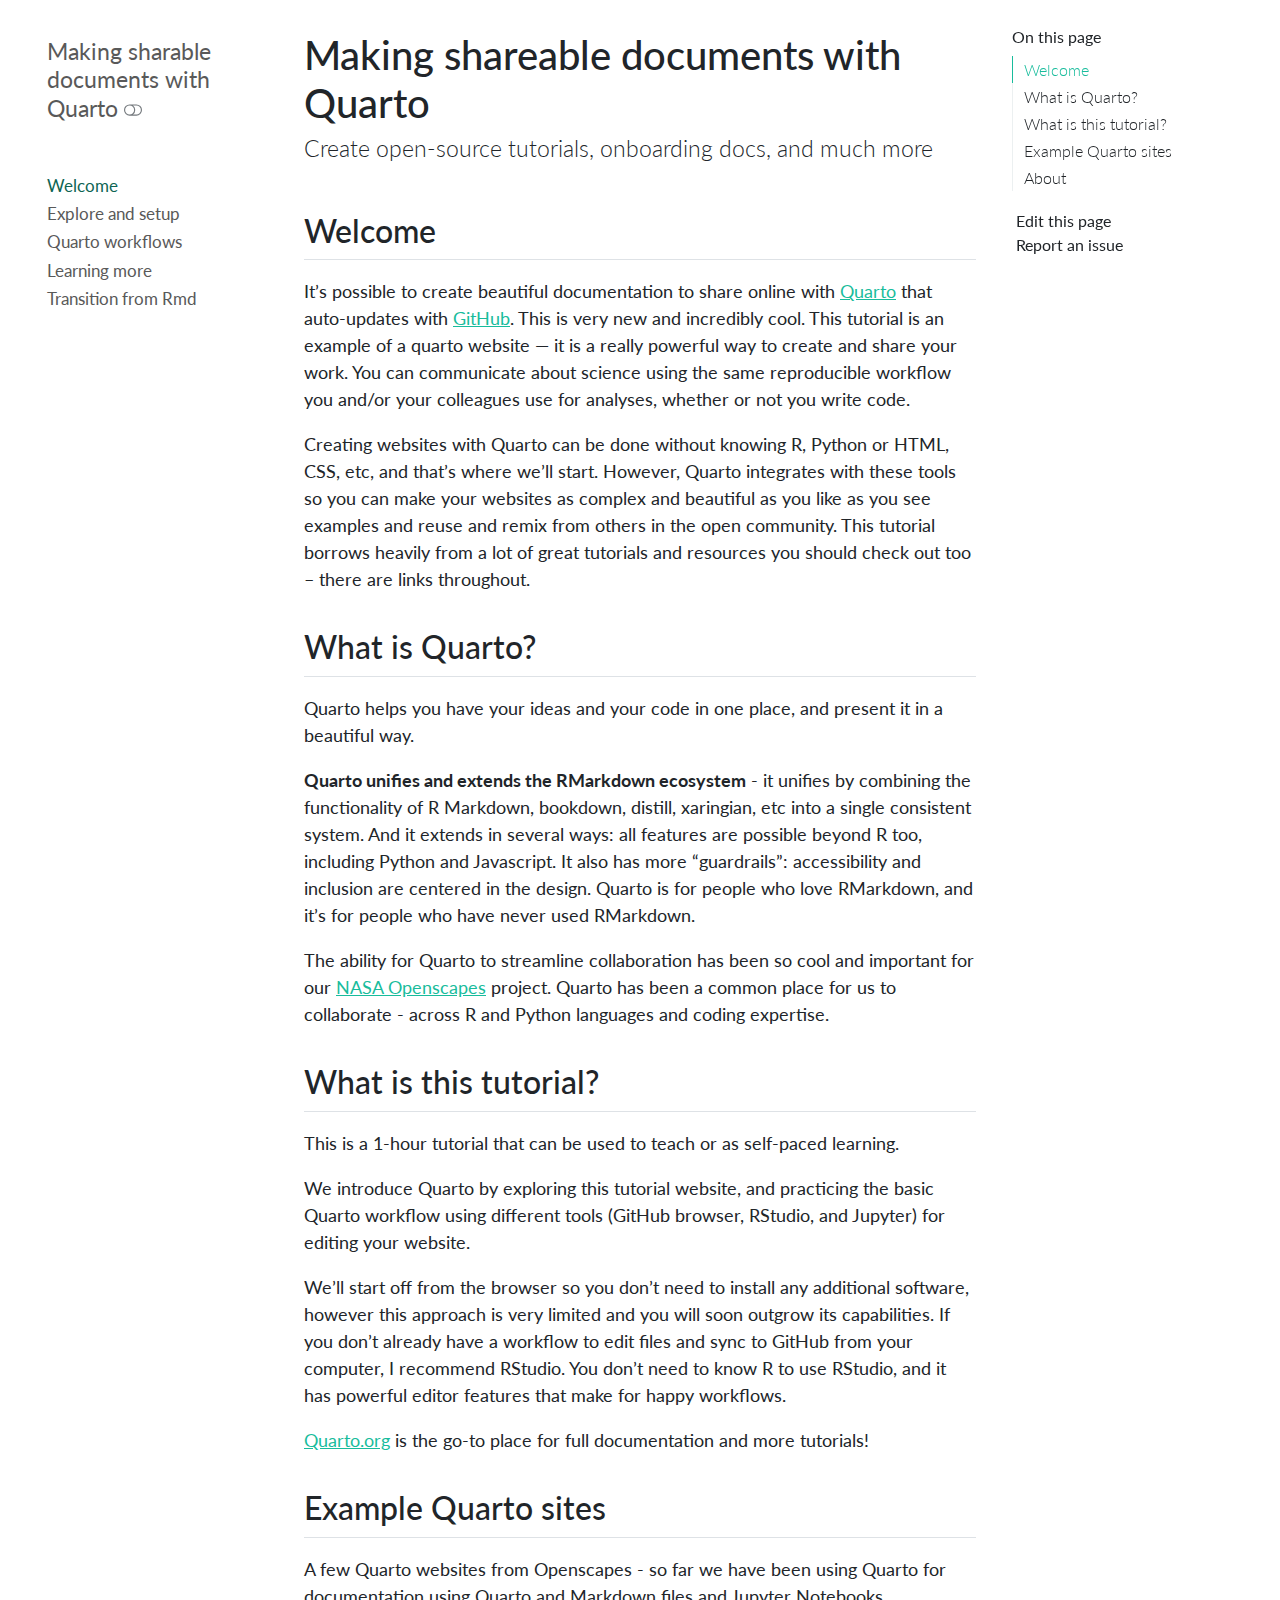
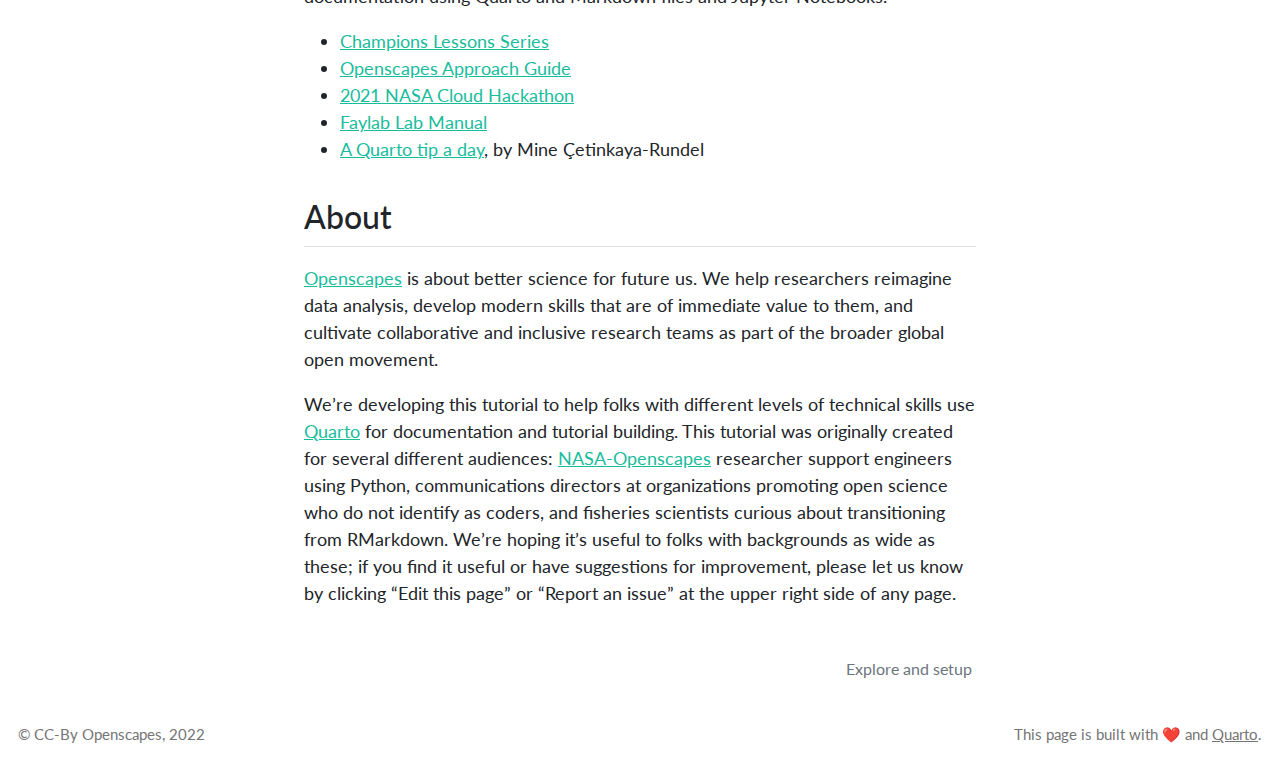
==== index.html @ a898a5b9 "Built site for gh-pages" ====
<!DOCTYPE html>
<html xmlns="http://www.w3.org/1999/xhtml" lang="en" xml:lang="en"><head>

<meta charset="utf-8">
<meta name="generator" content="quarto-1.1.147">

<meta name="viewport" content="width=device-width, initial-scale=1.0, user-scalable=yes">


<title>Making sharable documents with Quarto - Making shareable documents with Quarto</title>
<style>
code{white-space: pre-wrap;}
span.smallcaps{font-variant: small-caps;}
div.columns{display: flex; gap: min(4vw, 1.5em);}
div.column{flex: auto; overflow-x: auto;}
div.hanging-indent{margin-left: 1.5em; text-indent: -1.5em;}
ul.task-list{list-style: none;}
ul.task-list li input[type="checkbox"] {
  width: 0.8em;
  margin: 0 0.8em 0.2em -1.6em;
  vertical-align: middle;
}
</style>


<script src="site_libs/quarto-nav/quarto-nav.js"></script>
<script src="site_libs/quarto-nav/headroom.min.js"></script>
<script src="site_libs/clipboard/clipboard.min.js"></script>
<script src="site_libs/quarto-search/autocomplete.umd.js"></script>
<script src="site_libs/quarto-search/fuse.min.js"></script>
<script src="site_libs/quarto-search/quarto-search.js"></script>
<meta name="quarto:offset" content="./">
<link href="./explore.html" rel="next">
<script src="site_libs/quarto-html/quarto.js"></script>
<script src="site_libs/quarto-html/popper.min.js"></script>
<script src="site_libs/quarto-html/tippy.umd.min.js"></script>
<script src="site_libs/quarto-html/anchor.min.js"></script>
<link href="site_libs/quarto-html/tippy.css" rel="stylesheet">
<link href="site_libs/quarto-html/quarto-syntax-highlighting.css" rel="stylesheet" class="quarto-color-scheme" id="quarto-text-highlighting-styles">
<link href="site_libs/quarto-html/quarto-syntax-highlighting-dark.css" rel="prefetch" class="quarto-color-scheme quarto-color-alternate" id="quarto-text-highlighting-styles">
<script src="site_libs/bootstrap/bootstrap.min.js"></script>
<link href="site_libs/bootstrap/bootstrap-icons.css" rel="stylesheet">
<link href="site_libs/bootstrap/bootstrap.min.css" rel="stylesheet" class="quarto-color-scheme" id="quarto-bootstrap" data-mode="light">
<link href="site_libs/bootstrap/bootstrap-dark.min.css" rel="prefetch" class="quarto-color-scheme quarto-color-alternate" id="quarto-bootstrap" data-mode="dark">
<script id="quarto-search-options" type="application/json">{
  "location": "sidebar",
  "copy-button": false,
  "collapse-after": 3,
  "panel-placement": "start",
  "type": "textbox",
  "limit": 20,
  "language": {
    "search-no-results-text": "No results",
    "search-matching-documents-text": "matching documents",
    "search-copy-link-title": "Copy link to search",
    "search-hide-matches-text": "Hide additional matches",
    "search-more-match-text": "more match in this document",
    "search-more-matches-text": "more matches in this document",
    "search-clear-button-title": "Clear",
    "search-detached-cancel-button-title": "Cancel",
    "search-submit-button-title": "Submit"
  }
}</script>


</head>

<body class="nav-sidebar floating">

<div id="quarto-search-results"></div>
  <header id="quarto-header" class="headroom fixed-top">
  <nav class="quarto-secondary-nav" data-bs-toggle="collapse" data-bs-target="#quarto-sidebar" aria-controls="quarto-sidebar" aria-expanded="false" aria-label="Toggle sidebar navigation" onclick="if (window.quartoToggleHeadroom) { window.quartoToggleHeadroom(); }">
    <div class="container-fluid d-flex justify-content-between">
      <h1 class="quarto-secondary-nav-title">Making shareable documents with Quarto</h1>
      <button type="button" class="quarto-btn-toggle btn" aria-label="Show secondary navigation">
        <i class="bi bi-chevron-right"></i>
      </button>
    </div>
  </nav>
</header>
<!-- content -->
<div id="quarto-content" class="quarto-container page-columns page-rows-contents page-layout-article">
<!-- sidebar -->
  <nav id="quarto-sidebar" class="sidebar collapse sidebar-navigation floating overflow-auto">
    <div class="pt-lg-2 mt-2 text-left sidebar-header">
    <div class="sidebar-title mb-0 py-0">
      <a href="./">Making sharable documents with Quarto</a> 
        <div class="sidebar-tools-main">
  <a href="" class="quarto-color-scheme-toggle sidebar-tool" onclick="window.quartoToggleColorScheme(); return false;" title="Toggle dark mode"><i class="bi"></i></a>
</div>
    </div>
      </div>
      <div class="mt-2 flex-shrink-0 align-items-center">
        <div class="sidebar-search">
        <div id="quarto-search" class="" title="Search"></div>
        </div>
      </div>
    <div class="sidebar-menu-container"> 
    <ul class="list-unstyled mt-1">
        <li class="sidebar-item">
  <div class="sidebar-item-container"> 
  <a href="./index.html" class="sidebar-item-text sidebar-link active">Welcome</a>
  </div>
</li>
        <li class="sidebar-item">
  <div class="sidebar-item-container"> 
  <a href="./explore.html" class="sidebar-item-text sidebar-link">Explore and setup</a>
  </div>
</li>
        <li class="sidebar-item sidebar-item-section">
      <div class="sidebar-item-container"> 
            <a href="./quarto-workflows/index.html" class="sidebar-item-text sidebar-link">Quarto workflows</a>
          <a class="sidebar-item-toggle text-start collapsed" data-bs-toggle="collapse" data-bs-target="#quarto-sidebar-section-1" aria-expanded="false">
            <i class="bi bi-chevron-right ms-2"></i>
          </a> 
      </div>
      <ul id="quarto-sidebar-section-1" class="collapse list-unstyled sidebar-section depth1 ">  
          <li class="sidebar-item">
  <div class="sidebar-item-container"> 
  <a href="./quarto-workflows/browser.html" class="sidebar-item-text sidebar-link">From the Browser</a>
  </div>
</li>
          <li class="sidebar-item">
  <div class="sidebar-item-container"> 
  <a href="./quarto-workflows/rstudio.html" class="sidebar-item-text sidebar-link">From RStudio</a>
  </div>
</li>
          <li class="sidebar-item">
  <div class="sidebar-item-container"> 
  <a href="./quarto-workflows/jupyter.html" class="sidebar-item-text sidebar-link">From Jupyter</a>
  </div>
</li>
      </ul>
  </li>
        <li class="sidebar-item">
  <div class="sidebar-item-container"> 
  <a href="./learning-more.html" class="sidebar-item-text sidebar-link">Learning more</a>
  </div>
</li>
        <li class="sidebar-item">
  <div class="sidebar-item-container"> 
  <a href="./transition-from-rmarkdown.html" class="sidebar-item-text sidebar-link">Transition from Rmd</a>
  </div>
</li>
    </ul>
    </div>
</nav>
<!-- margin-sidebar -->
    <div id="quarto-margin-sidebar" class="sidebar margin-sidebar">
        <nav id="TOC" role="doc-toc" class="toc-active">
    <h2 id="toc-title">On this page</h2>
   
  <ul>
  <li><a href="#welcome" id="toc-welcome" class="nav-link active" data-scroll-target="#welcome">Welcome</a></li>
  <li><a href="#what-is-quarto" id="toc-what-is-quarto" class="nav-link" data-scroll-target="#what-is-quarto">What is Quarto?</a></li>
  <li><a href="#what-is-this-tutorial" id="toc-what-is-this-tutorial" class="nav-link" data-scroll-target="#what-is-this-tutorial">What is this tutorial?</a></li>
  <li><a href="#example-quarto-sites" id="toc-example-quarto-sites" class="nav-link" data-scroll-target="#example-quarto-sites">Example Quarto sites</a></li>
  <li><a href="#about" id="toc-about" class="nav-link" data-scroll-target="#about">About</a></li>
  </ul>
<div class="toc-actions"><div><i class="bi bi-github"></i></div><div class="action-links"><p><a href="https://github.com/chatard/quarto-website-tutorial/edit/main/index.qmd" class="toc-action">Edit this page</a></p><p><a href="https://github.com/chatard/quarto-website-tutorial/issues/new" class="toc-action">Report an issue</a></p></div></div></nav>
    </div>
<!-- main -->
<main class="content" id="quarto-document-content">

<header id="title-block-header" class="quarto-title-block default">
<div class="quarto-title">
<h1 class="title d-none d-lg-block">Making shareable documents with Quarto</h1>
<p class="subtitle lead">Create open-source tutorials, onboarding docs, and much more</p>
</div>



<div class="quarto-title-meta">

    
    
  </div>
  

</header>

<section id="welcome" class="level2">
<h2 class="anchored" data-anchor-id="welcome">Welcome</h2>
<p>It’s possible to create beautiful documentation to share online with <a href="https://quarto.org">Quarto</a> that auto-updates with <a href="http://github.com">GitHub</a>. This is very new and incredibly cool. This tutorial is an example of a quarto website — it is a really powerful way to create and share your work. You can communicate about science using the same reproducible workflow you and/or your colleagues use for analyses, whether or not you write code.</p>
<p>Creating websites with Quarto can be done without knowing R, Python or HTML, CSS, etc, and that’s where we’ll start. However, Quarto integrates with these tools so you can make your websites as complex and beautiful as you like as you see examples and reuse and remix from others in the open community. This tutorial borrows heavily from a lot of great tutorials and resources you should check out too – there are links throughout.</p>
</section>
<section id="what-is-quarto" class="level2">
<h2 class="anchored" data-anchor-id="what-is-quarto">What is Quarto?</h2>
<p>Quarto helps you have your ideas and your code in one place, and present it in a beautiful way.</p>
<p><strong>Quarto unifies and extends the RMarkdown ecosystem</strong> - it unifies by combining the functionality of R Markdown, bookdown, distill, xaringian, etc into a single consistent system. And it extends in several ways: all features are possible beyond R too, including Python and Javascript. It also has more “guardrails”: accessibility and inclusion are centered in the design. Quarto is for people who love RMarkdown, and it’s for people who have never used RMarkdown.</p>
<p>The ability for Quarto to streamline collaboration has been so cool and important for our <a href="https://nasa-openscapes.github.io/">NASA Openscapes</a> project. Quarto has been a common place for us to collaborate - across R and Python languages and coding expertise.</p>
</section>
<section id="what-is-this-tutorial" class="level2">
<h2 class="anchored" data-anchor-id="what-is-this-tutorial">What is this tutorial?</h2>
<p>This is a 1-hour tutorial that can be used to teach or as self-paced learning.</p>
<p>We introduce Quarto by exploring this tutorial website, and practicing the basic Quarto workflow using different tools (GitHub browser, RStudio, and Jupyter) for editing your website.</p>
<p>We’ll start off from the browser so you don’t need to install any additional software, however this approach is very limited and you will soon outgrow its capabilities. If you don’t already have a workflow to edit files and sync to GitHub from your computer, I recommend RStudio. You don’t need to know R to use RStudio, and it has powerful editor features that make for happy workflows.</p>
<p><a href="https://quarto.org">Quarto.org</a> is the go-to place for full documentation and more tutorials!</p>
</section>
<section id="example-quarto-sites" class="level2">
<h2 class="anchored" data-anchor-id="example-quarto-sites">Example Quarto sites</h2>
<p>A few Quarto websites from Openscapes - so far we have been using Quarto for documentation using Quarto and Markdown files and Jupyter Notebooks.</p>
<ul>
<li><a href="https://openscapes.github.io/series">Champions Lessons Series</a></li>
<li><a href="https://openscapes.github.io/approach-guide/">Openscapes Approach Guide</a><br>
</li>
<li><a href="https://nasa-openscapes.github.io/2021-Cloud-Hackathon/">2021 NASA Cloud Hackathon</a></li>
<li><a href="https://thefaylab.github.io/lab-manual/">Faylab Lab Manual</a></li>
<li><a href="https://mine-cetinkaya-rundel.github.io/quarto-tip-a-day/">A Quarto tip a day</a>, by Mine Çetinkaya-Rundel</li>
</ul>
</section>
<section id="about" class="level2">
<h2 class="anchored" data-anchor-id="about">About</h2>
<p><a href="https://openscapes.org">Openscapes</a> is about better science for future us. We help researchers reimagine data analysis, develop modern skills that are of immediate value to them, and cultivate collaborative and inclusive research teams as part of the broader global open movement.</p>
<p>We’re developing this tutorial to help folks with different levels of technical skills use <a href="https://quarto.org">Quarto</a> for documentation and tutorial building. This tutorial was originally created for several different audiences: <a href="https://nasa-openscapes.github.io">NASA-Openscapes</a> researcher support engineers using Python, communications directors at organizations promoting open science who do not identify as coders, and fisheries scientists curious about transitioning from RMarkdown. We’re hoping it’s useful to folks with backgrounds as wide as these; if you find it useful or have suggestions for improvement, please let us know by clicking “Edit this page” or “Report an issue” at the upper right side of any page.</p>


</section>

</main> <!-- /main -->
<script id="quarto-html-after-body" type="application/javascript">
window.document.addEventListener("DOMContentLoaded", function (event) {
  const toggleBodyColorMode = (bsSheetEl) => {
    const mode = bsSheetEl.getAttribute("data-mode");
    const bodyEl = window.document.querySelector("body");
    if (mode === "dark") {
      bodyEl.classList.add("quarto-dark");
      bodyEl.classList.remove("quarto-light");
    } else {
      bodyEl.classList.add("quarto-light");
      bodyEl.classList.remove("quarto-dark");
    }
  }
  const toggleBodyColorPrimary = () => {
    const bsSheetEl = window.document.querySelector("link#quarto-bootstrap");
    if (bsSheetEl) {
      toggleBodyColorMode(bsSheetEl);
    }
  }
  toggleBodyColorPrimary();  
  const disableStylesheet = (stylesheets) => {
    for (let i=0; i < stylesheets.length; i++) {
      const stylesheet = stylesheets[i];
      stylesheet.rel = 'prefetch';
    }
  }
  const enableStylesheet = (stylesheets) => {
    for (let i=0; i < stylesheets.length; i++) {
      const stylesheet = stylesheets[i];
      stylesheet.rel = 'stylesheet';
    }
  }
  const manageTransitions = (selector, allowTransitions) => {
    const els = window.document.querySelectorAll(selector);
    for (let i=0; i < els.length; i++) {
      const el = els[i];
      if (allowTransitions) {
        el.classList.remove('notransition');
      } else {
        el.classList.add('notransition');
      }
    }
  }
  const toggleColorMode = (alternate) => {
    // Switch the stylesheets
    const alternateStylesheets = window.document.querySelectorAll('link.quarto-color-scheme.quarto-color-alternate');
    manageTransitions('#quarto-margin-sidebar .nav-link', false);
    if (alternate) {
      enableStylesheet(alternateStylesheets);
      for (const sheetNode of alternateStylesheets) {
        if (sheetNode.id === "quarto-bootstrap") {
          toggleBodyColorMode(sheetNode);
        }
      }
    } else {
      disableStylesheet(alternateStylesheets);
      toggleBodyColorPrimary();
    }
    manageTransitions('#quarto-margin-sidebar .nav-link', true);
    // Switch the toggles
    const toggles = window.document.querySelectorAll('.quarto-color-scheme-toggle');
    for (let i=0; i < toggles.length; i++) {
      const toggle = toggles[i];
      if (toggle) {
        if (alternate) {
          toggle.classList.add("alternate");     
        } else {
          toggle.classList.remove("alternate");
        }
      }
    }
    // Hack to workaround the fact that safari doesn't
    // properly recolor the scrollbar when toggling (#1455)
    if (navigator.userAgent.indexOf('Safari') > 0 && navigator.userAgent.indexOf('Chrome') == -1) {
      manageTransitions("body", false);
      window.scrollTo(0, 1);
      setTimeout(() => {
        window.scrollTo(0, 0);
        manageTransitions("body", true);
      }, 40);  
    }
  }
  const isFileUrl = () => { 
    return window.location.protocol === 'file:';
  }
  const hasAlternateSentinel = () => {  
    let styleSentinel = getColorSchemeSentinel();
    if (styleSentinel !== null) {
      return styleSentinel === "alternate";
    } else {
      return false;
    }
  }
  const setStyleSentinel = (alternate) => {
    const value = alternate ? "alternate" : "default";
    if (!isFileUrl()) {
      window.localStorage.setItem("quarto-color-scheme", value);
    } else {
      localAlternateSentinel = value;
    }
  }
  const getColorSchemeSentinel = () => {
    if (!isFileUrl()) {
      const storageValue = window.localStorage.getItem("quarto-color-scheme");
      return storageValue != null ? storageValue : localAlternateSentinel;
    } else {
      return localAlternateSentinel;
    }
  }
  let localAlternateSentinel = 'default';
  // Dark / light mode switch
  window.quartoToggleColorScheme = () => {
    // Read the current dark / light value 
    let toAlternate = !hasAlternateSentinel();
    toggleColorMode(toAlternate);
    setStyleSentinel(toAlternate);
  };
  // Ensure there is a toggle, if there isn't float one in the top right
  if (window.document.querySelector('.quarto-color-scheme-toggle') === null) {
    const a = window.document.createElement('a');
    a.classList.add('top-right');
    a.classList.add('quarto-color-scheme-toggle');
    a.href = "";
    a.onclick = function() { try { window.quartoToggleColorScheme(); } catch {} return false; };
    const i = window.document.createElement("i");
    i.classList.add('bi');
    a.appendChild(i);
    window.document.body.appendChild(a);
  }
  // Switch to dark mode if need be
  if (hasAlternateSentinel()) {
    toggleColorMode(true);
  } 
  const icon = "";
  const anchorJS = new window.AnchorJS();
  anchorJS.options = {
    placement: 'right',
    icon: icon
  };
  anchorJS.add('.anchored');
  const clipboard = new window.ClipboardJS('.code-copy-button', {
    target: function(trigger) {
      return trigger.previousElementSibling;
    }
  });
  clipboard.on('success', function(e) {
    // button target
    const button = e.trigger;
    // don't keep focus
    button.blur();
    // flash "checked"
    button.classList.add('code-copy-button-checked');
    var currentTitle = button.getAttribute("title");
    button.setAttribute("title", "Copied!");
    setTimeout(function() {
      button.setAttribute("title", currentTitle);
      button.classList.remove('code-copy-button-checked');
    }, 1000);
    // clear code selection
    e.clearSelection();
  });
  function tippyHover(el, contentFn) {
    const config = {
      allowHTML: true,
      content: contentFn,
      maxWidth: 500,
      delay: 100,
      arrow: false,
      appendTo: function(el) {
          return el.parentElement;
      },
      interactive: true,
      interactiveBorder: 10,
      theme: 'quarto',
      placement: 'bottom-start'
    };
    window.tippy(el, config); 
  }
  const noterefs = window.document.querySelectorAll('a[role="doc-noteref"]');
  for (var i=0; i<noterefs.length; i++) {
    const ref = noterefs[i];
    tippyHover(ref, function() {
      // use id or data attribute instead here
      let href = ref.getAttribute('data-footnote-href') || ref.getAttribute('href');
      try { href = new URL(href).hash; } catch {}
      const id = href.replace(/^#\/?/, "");
      const note = window.document.getElementById(id);
      return note.innerHTML;
    });
  }
  var bibliorefs = window.document.querySelectorAll('a[role="doc-biblioref"]');
  for (var i=0; i<bibliorefs.length; i++) {
    const ref = bibliorefs[i];
    const cites = ref.parentNode.getAttribute('data-cites').split(' ');
    tippyHover(ref, function() {
      var popup = window.document.createElement('div');
      cites.forEach(function(cite) {
        var citeDiv = window.document.createElement('div');
        citeDiv.classList.add('hanging-indent');
        citeDiv.classList.add('csl-entry');
        var biblioDiv = window.document.getElementById('ref-' + cite);
        if (biblioDiv) {
          citeDiv.innerHTML = biblioDiv.innerHTML;
        }
        popup.appendChild(citeDiv);
      });
      return popup.innerHTML;
    });
  }
});
</script>
<nav class="page-navigation">
  <div class="nav-page nav-page-previous">
  </div>
  <div class="nav-page nav-page-next">
      <a href="./explore.html" class="pagination-link">
        <span class="nav-page-text">Explore and setup</span> <i class="bi bi-arrow-right-short"></i>
      </a>
  </div>
</nav>
</div> <!-- /content -->
<footer class="footer">
  <div class="nav-footer">
    <div class="nav-footer-left">© CC-By Openscapes, 2022</div>   
    <div class="nav-footer-right">This page is built with ❤️ and <a href="https://quarto.org/">Quarto</a>.</div>
  </div>
</footer>



</body></html>
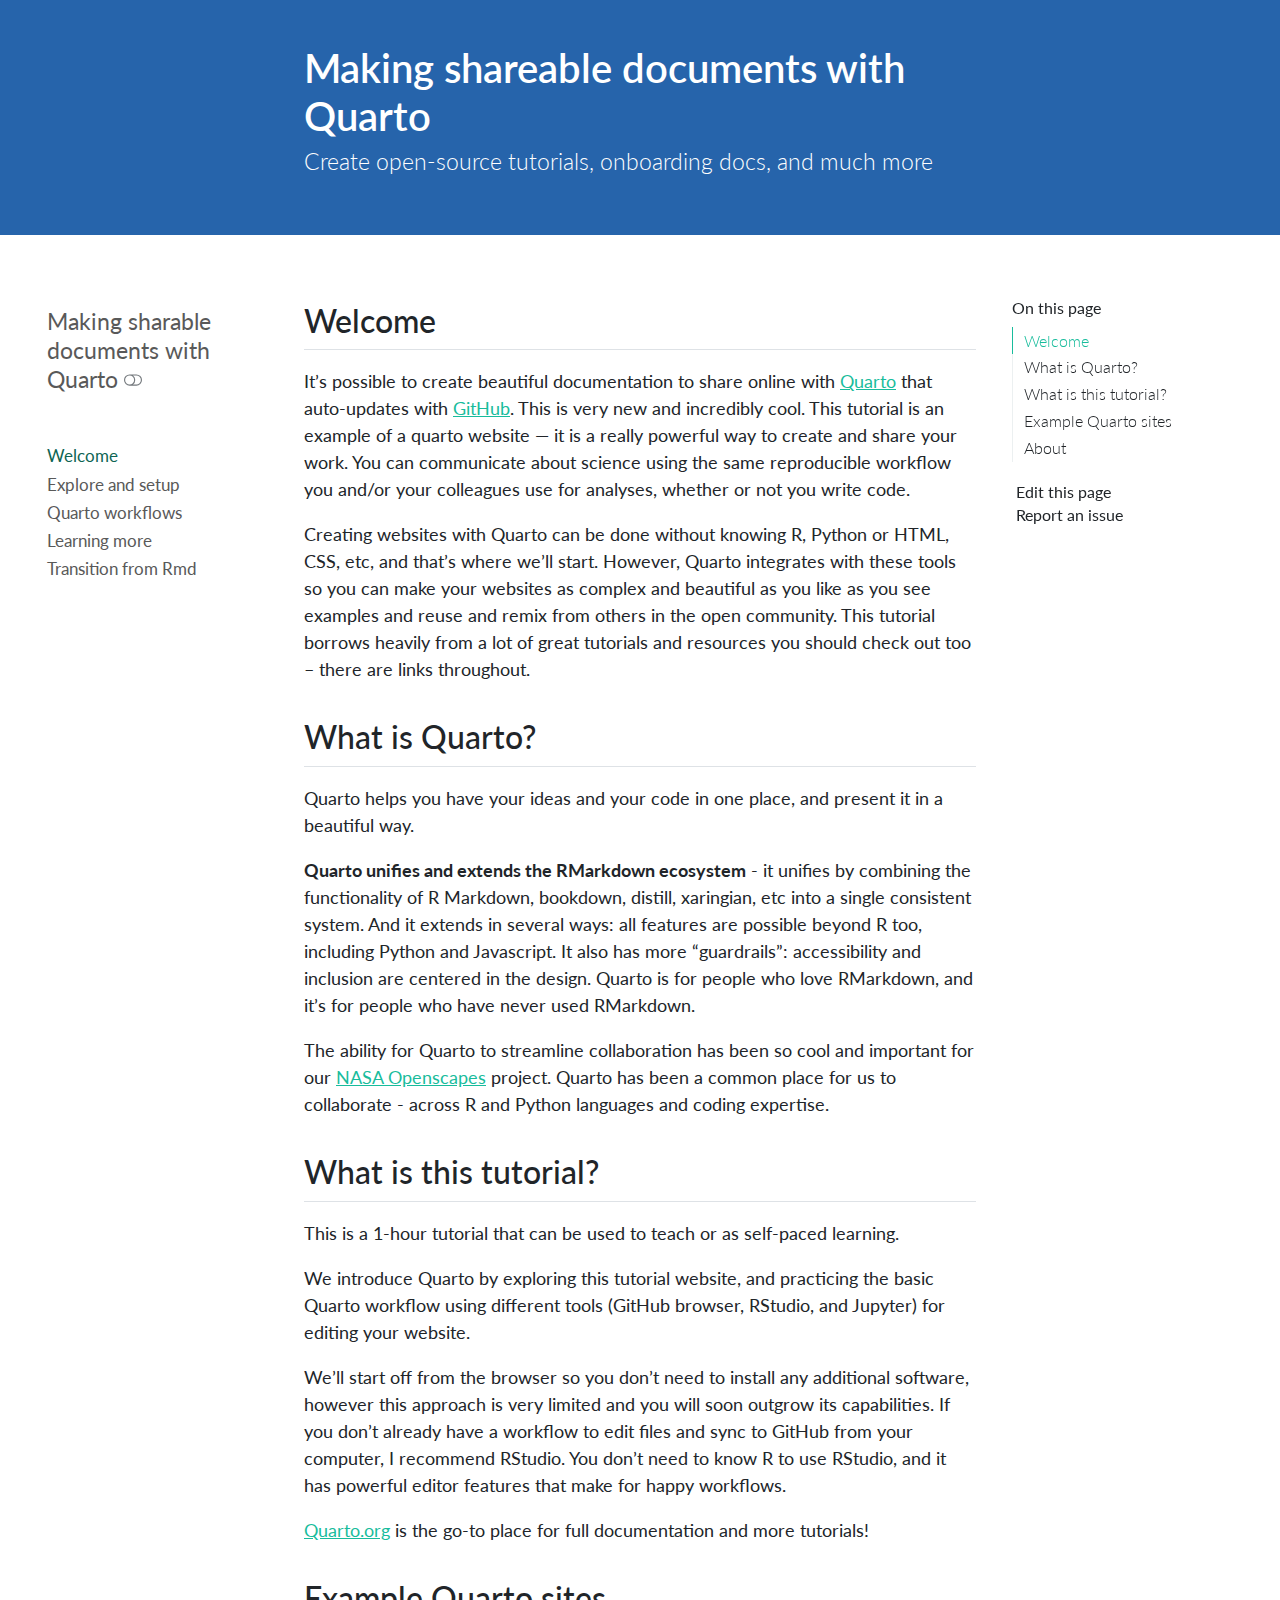
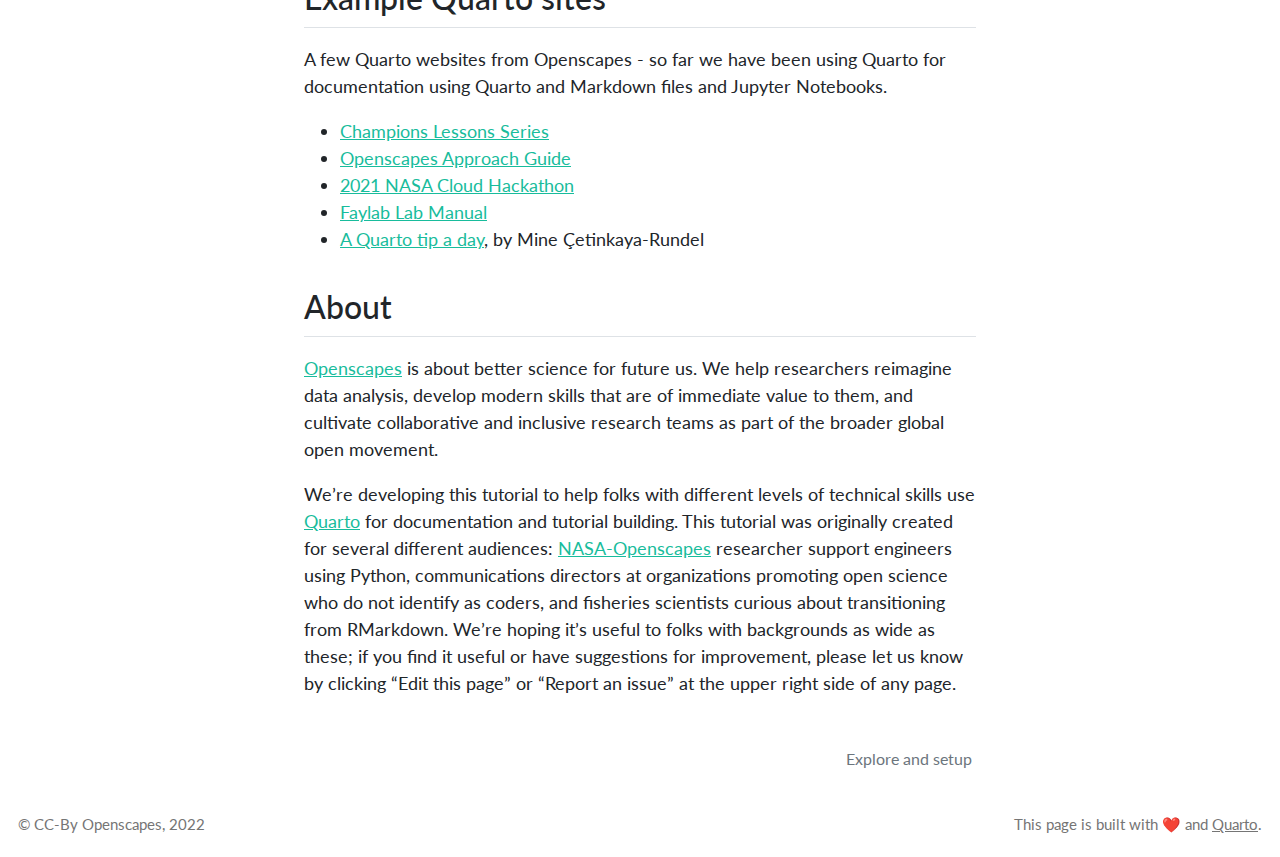
==== commit 7c2016ec: "Built site for gh-pages" ====
--- a/index.html
+++ b/index.html
@@ -2,7 +2,7 @@
 <html xmlns="http://www.w3.org/1999/xhtml" lang="en" xml:lang="en"><head>
 
 <meta charset="utf-8">
-<meta name="generator" content="quarto-1.1.147">
+<meta name="generator" content="quarto-1.1.149">
 
 <meta name="viewport" content="width=device-width, initial-scale=1.0, user-scalable=yes">
 
@@ -61,6 +61,12 @@
     "search-submit-button-title": "Submit"
   }
 }</script>
+<style>
+    .quarto-title-block .quarto-title-banner {
+      color: #ffffff;
+background: #2664ab;
+    }
+    </style>
 
 
 </head>
@@ -79,7 +85,23 @@
   </nav>
 </header>
 <!-- content -->
-<div id="quarto-content" class="quarto-container page-columns page-rows-contents page-layout-article">
+<header id="title-block-header" class="quarto-title-block default page-columns page-full">
+  <div class="quarto-title-banner page-columns page-full">
+    <div class="quarto-title column-body">
+      <h1 class="title d-none d-lg-block">Making shareable documents with Quarto</h1>
+            <p class="subtitle lead">Create open-source tutorials, onboarding docs, and much more</p>
+                      </div>
+  </div>
+    
+  
+  <div class="quarto-title-meta">
+
+      
+      
+    </div>
+    
+  
+  </header><div id="quarto-content" class="quarto-container page-columns page-rows-contents page-layout-article">
 <!-- sidebar -->
   <nav id="quarto-sidebar" class="sidebar collapse sidebar-navigation floating overflow-auto">
     <div class="pt-lg-2 mt-2 text-left sidebar-header">
@@ -160,24 +182,10 @@
 <div class="toc-actions"><div><i class="bi bi-github"></i></div><div class="action-links"><p><a href="https://github.com/chatard/quarto-website-tutorial/edit/main/index.qmd" class="toc-action">Edit this page</a></p><p><a href="https://github.com/chatard/quarto-website-tutorial/issues/new" class="toc-action">Report an issue</a></p></div></div></nav>
     </div>
 <!-- main -->
-<main class="content" id="quarto-document-content">
-
-<header id="title-block-header" class="quarto-title-block default">
-<div class="quarto-title">
-<h1 class="title d-none d-lg-block">Making shareable documents with Quarto</h1>
-<p class="subtitle lead">Create open-source tutorials, onboarding docs, and much more</p>
-</div>
-
-
-
-<div class="quarto-title-meta">
-
-    
-    
-  </div>
-  
-
-</header>
+<main class="content quarto-banner-title-block" id="quarto-document-content">
+
+
+
 
 <section id="welcome" class="level2">
 <h2 class="anchored" data-anchor-id="welcome">Welcome</h2>
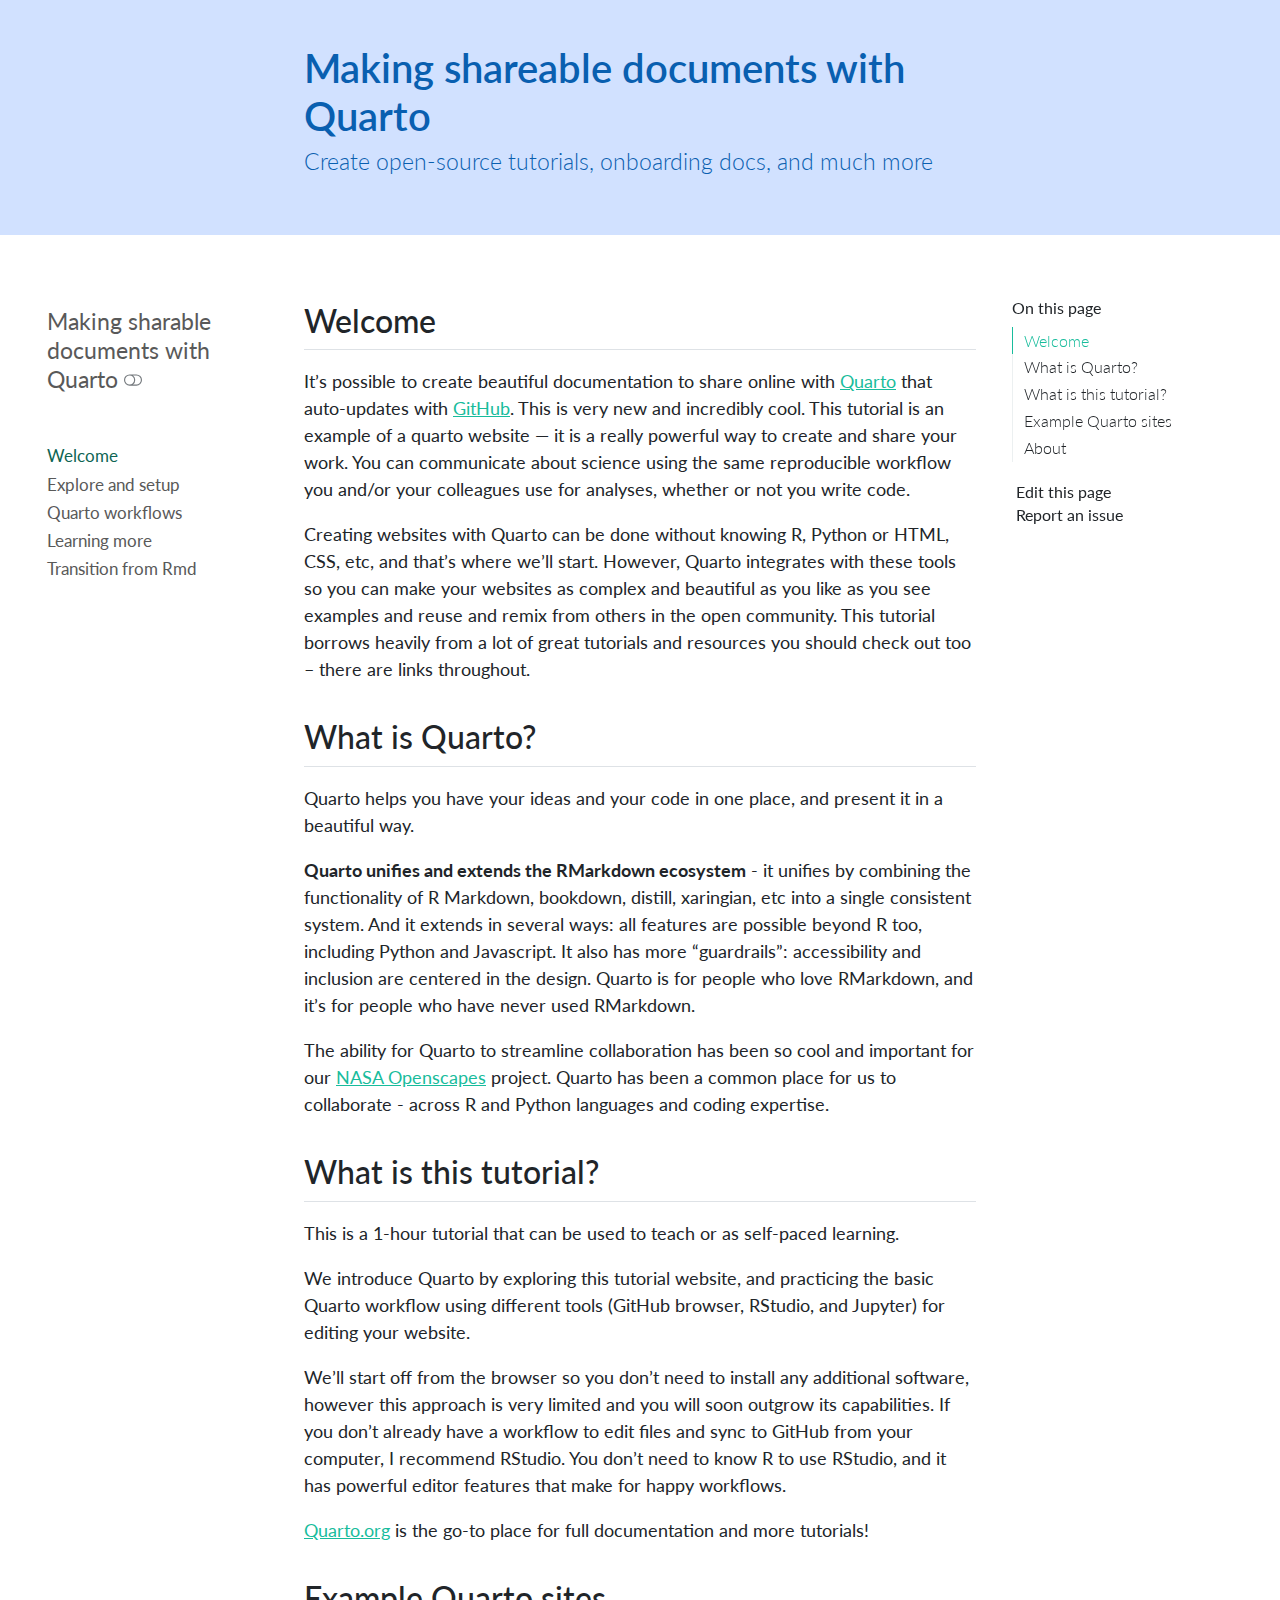
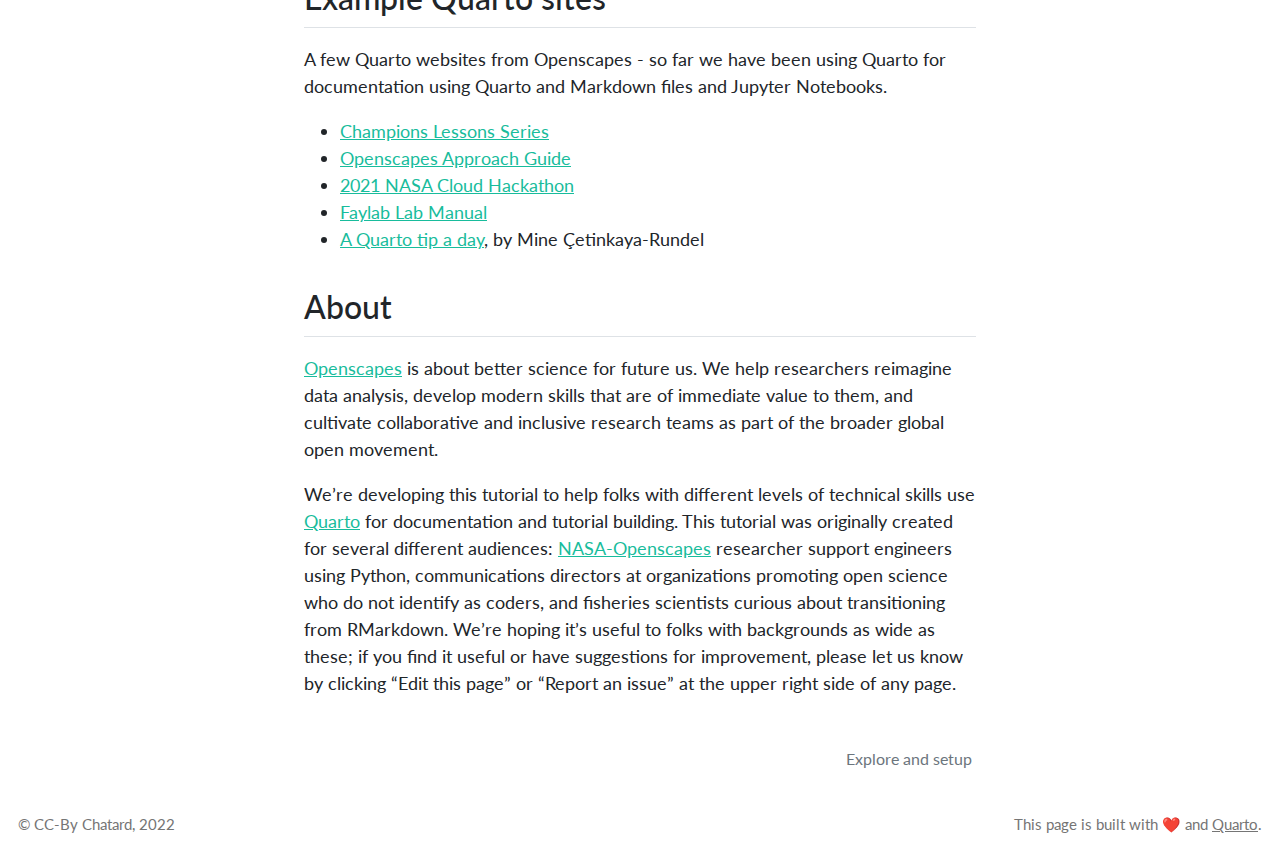
==== commit dd1a4e0d: "Built site for gh-pages" ====
--- a/index.html
+++ b/index.html
@@ -2,7 +2,7 @@
 <html xmlns="http://www.w3.org/1999/xhtml" lang="en" xml:lang="en"><head>
 
 <meta charset="utf-8">
-<meta name="generator" content="quarto-1.1.149">
+<meta name="generator" content="quarto-1.1.165">
 
 <meta name="viewport" content="width=device-width, initial-scale=1.0, user-scalable=yes">
 
@@ -63,8 +63,8 @@
 }</script>
 <style>
     .quarto-title-block .quarto-title-banner {
-      color: #ffffff;
-background: #2664ab;
+      color: #095fb0;
+background: #d1e1ff;
     }
     </style>
 
@@ -449,7 +449,7 @@
 </div> <!-- /content -->
 <footer class="footer">
   <div class="nav-footer">
-    <div class="nav-footer-left">© CC-By Openscapes, 2022</div>   
+    <div class="nav-footer-left">© CC-By Chatard, 2022</div>   
     <div class="nav-footer-right">This page is built with ❤️ and <a href="https://quarto.org/">Quarto</a>.</div>
   </div>
 </footer>
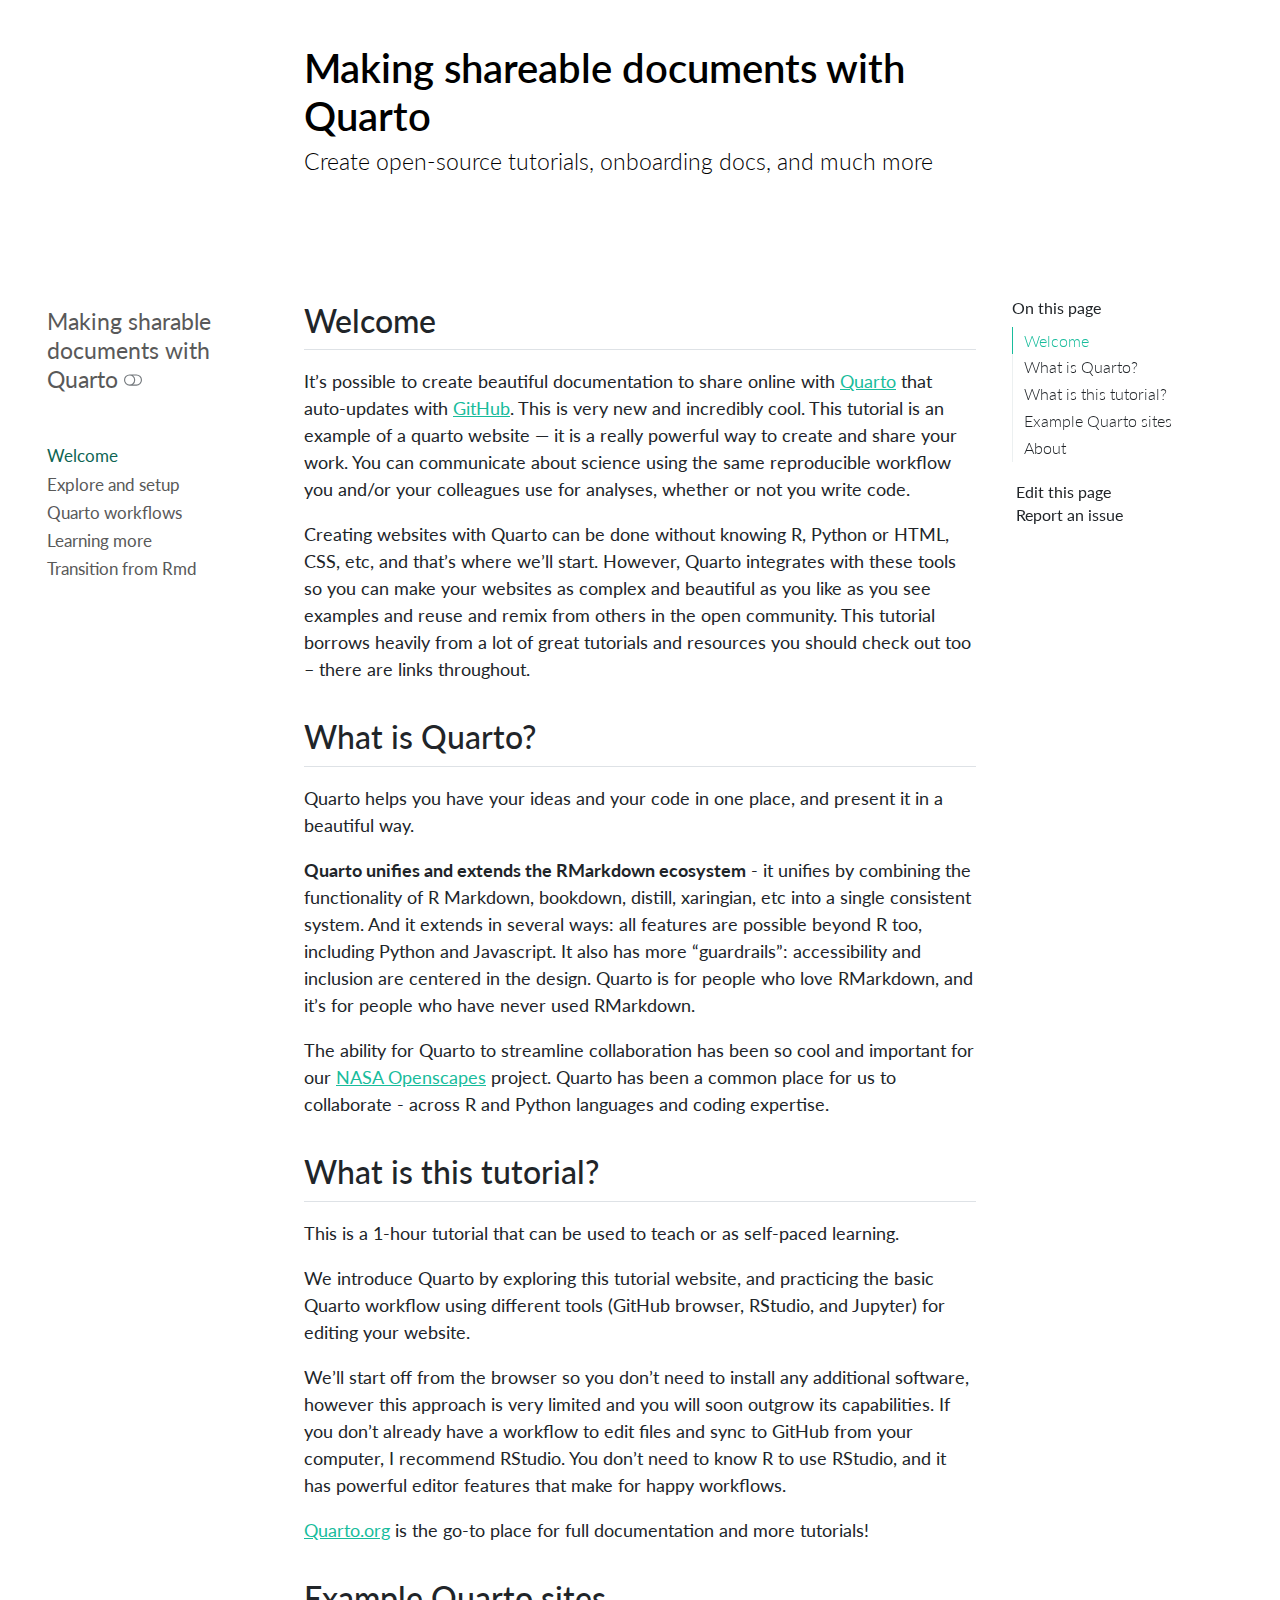
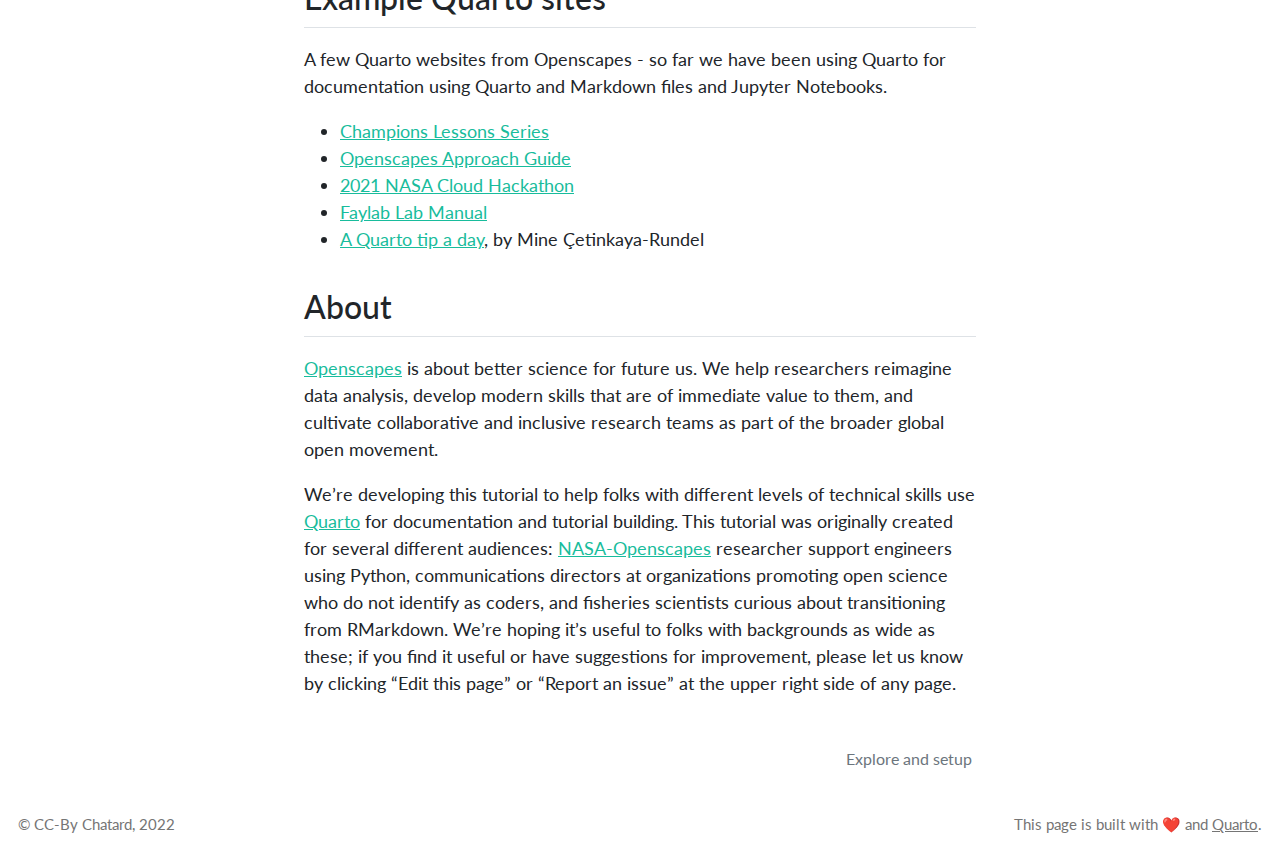
==== commit d75d5dc5: "Built site for gh-pages" ====
--- a/index.html
+++ b/index.html
@@ -63,8 +63,8 @@
 }</script>
 <style>
     .quarto-title-block .quarto-title-banner {
-      color: #095fb0;
-background: #d1e1ff;
+      color: #000000;
+background: #ffffff;
     }
     </style>
 
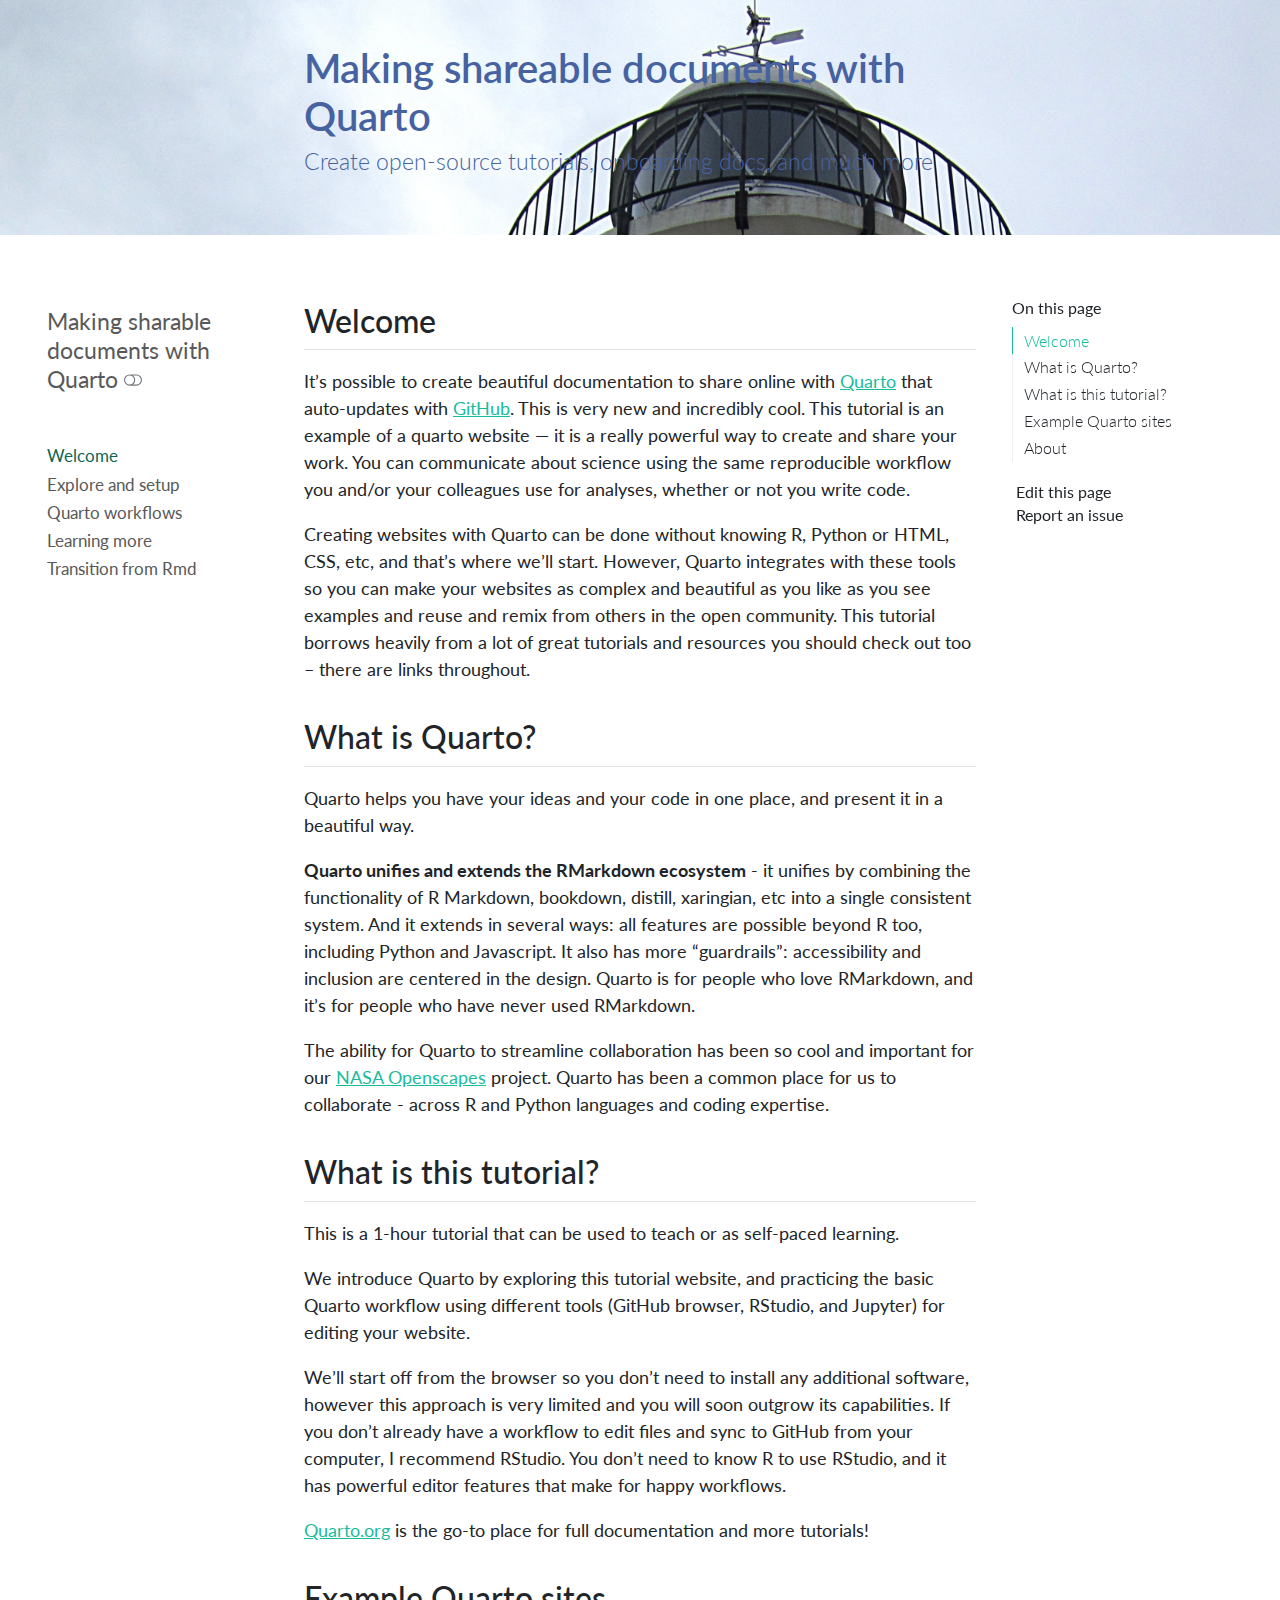
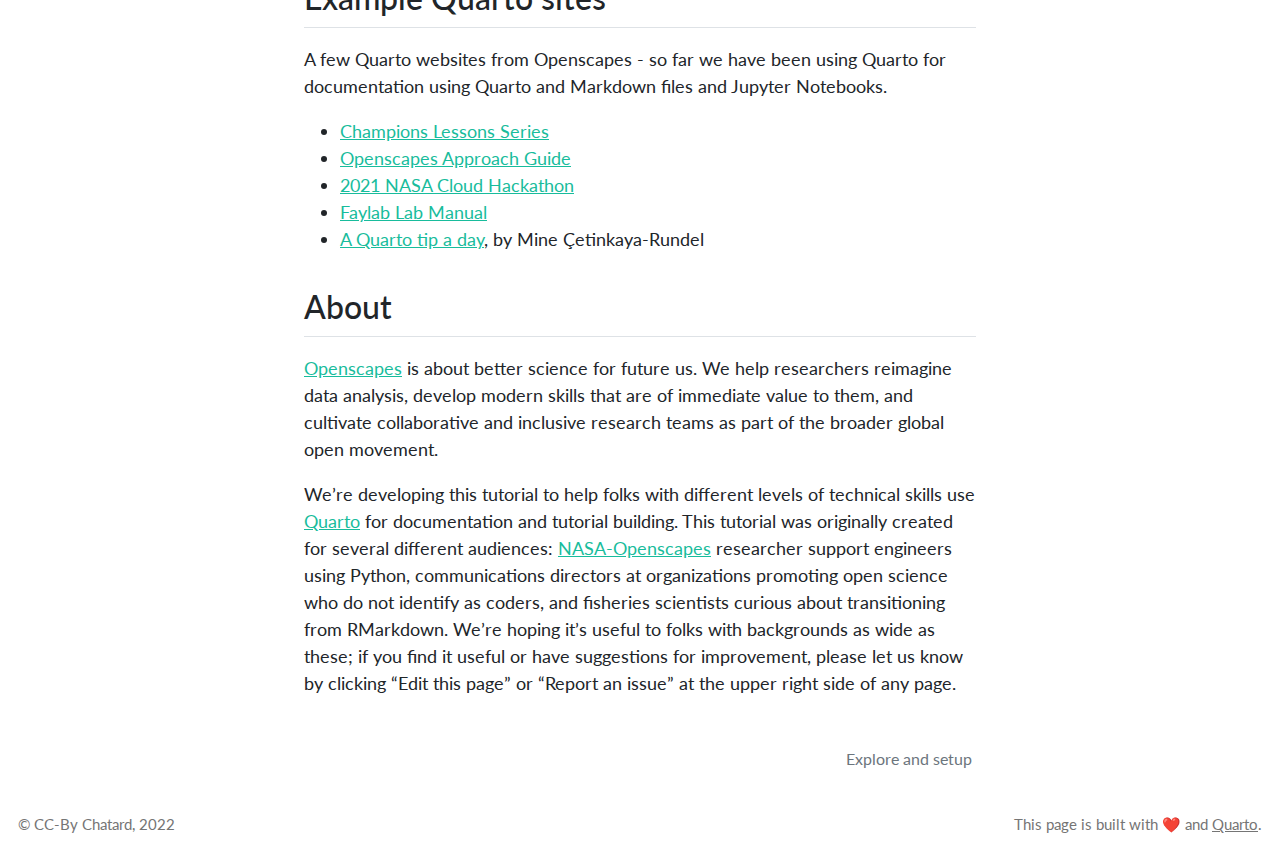
==== commit 2e05348d: "Built site for gh-pages" ====
--- a/index.html
+++ b/index.html
@@ -2,7 +2,7 @@
 <html xmlns="http://www.w3.org/1999/xhtml" lang="en" xml:lang="en"><head>
 
 <meta charset="utf-8">
-<meta name="generator" content="quarto-1.1.165">
+<meta name="generator" content="quarto-1.1.168">
 
 <meta name="viewport" content="width=device-width, initial-scale=1.0, user-scalable=yes">
 
@@ -63,8 +63,9 @@
 }</script>
 <style>
     .quarto-title-block .quarto-title-banner {
-      color: #000000;
-background: #ffffff;
+      color: #4762a1;
+background-image: url(images/faropeniscola.jpg);
+background-size: cover;
     }
     </style>
 
@@ -138,10 +139,8 @@
       </div>
       <ul id="quarto-sidebar-section-1" class="collapse list-unstyled sidebar-section depth1 ">  
           <li class="sidebar-item">
-  <div class="sidebar-item-container"> 
-  <a href="./quarto-workflows/browser.html" class="sidebar-item-text sidebar-link">From the Browser</a>
-  </div>
-</li>
+  quarto-workflows/browser.md
+  </li>
           <li class="sidebar-item">
   <div class="sidebar-item-container"> 
   <a href="./quarto-workflows/rstudio.html" class="sidebar-item-text sidebar-link">From RStudio</a>
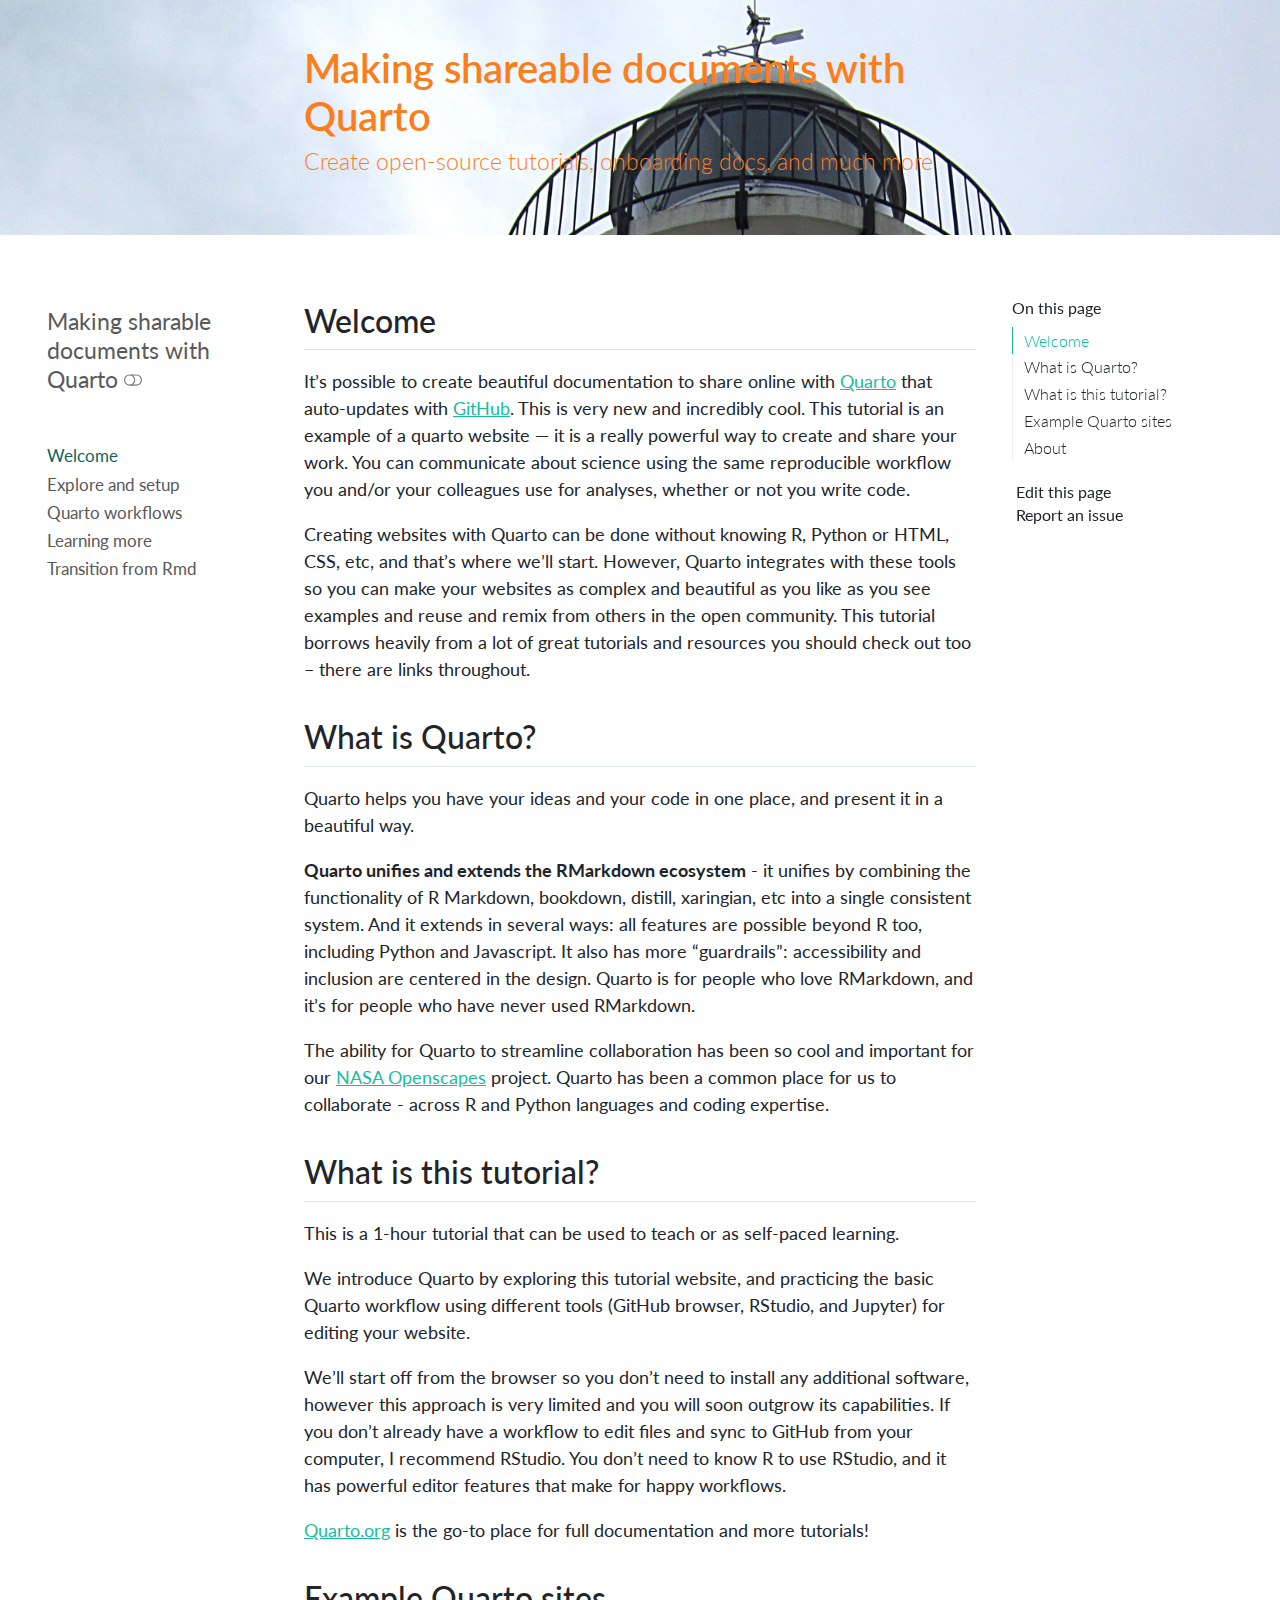
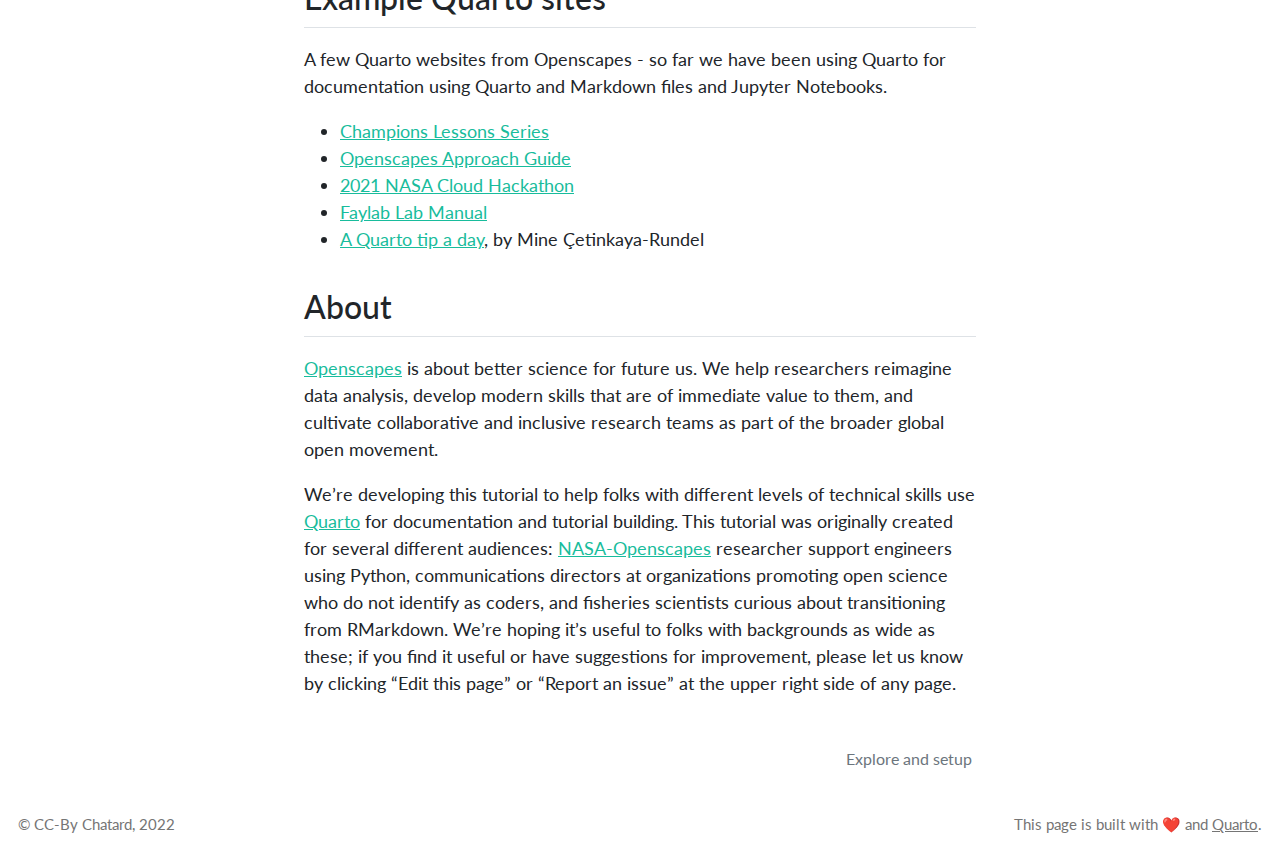
==== commit d23f3012: "Built site for gh-pages" ====
--- a/index.html
+++ b/index.html
@@ -63,7 +63,7 @@
 }</script>
 <style>
     .quarto-title-block .quarto-title-banner {
-      color: #4762a1;
+      color: #fc7d1c;
 background-image: url(images/faropeniscola.jpg);
 background-size: cover;
     }
